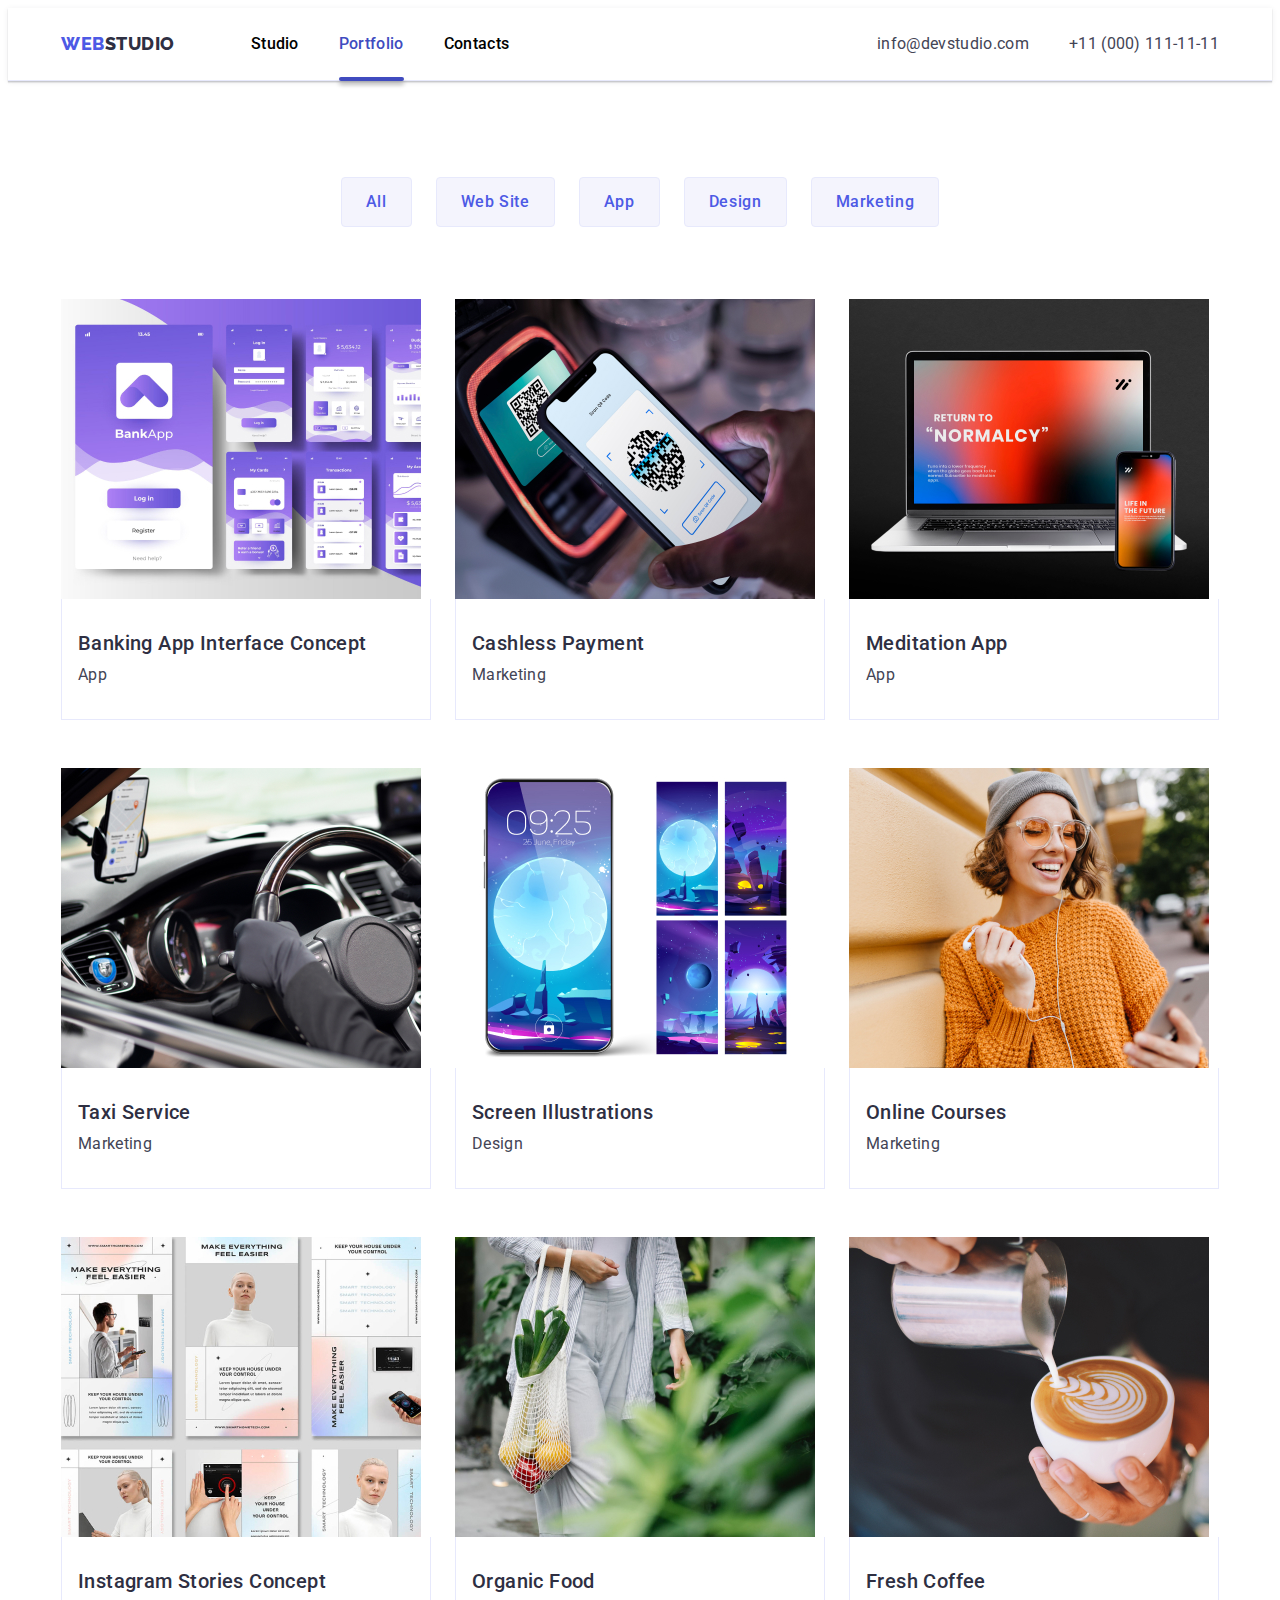
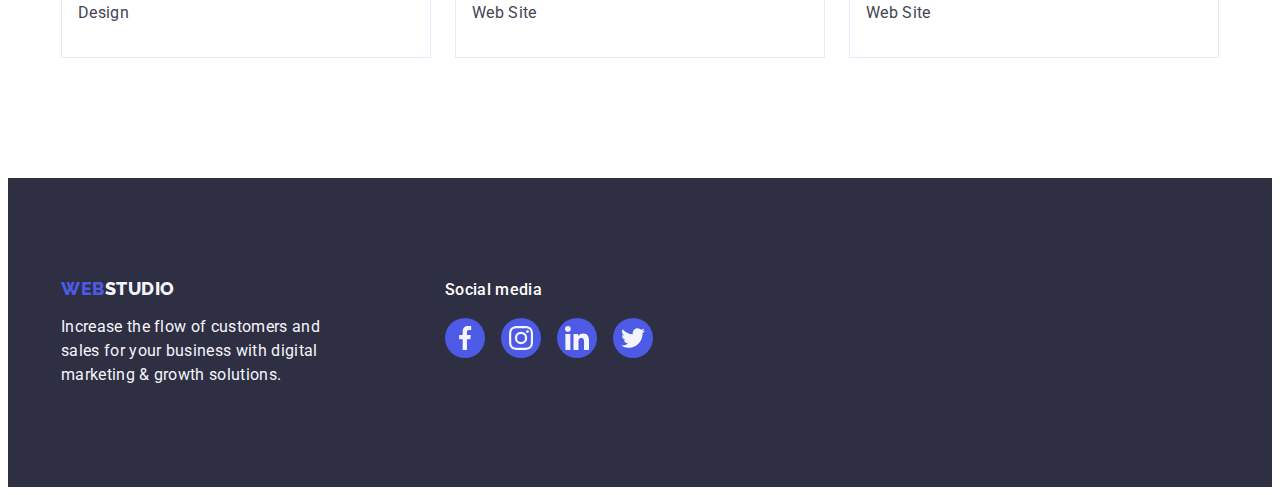
==== portfolio.html @ 956ab2aa "Initial commit" ====
<!DOCTYPE html>
<html lang="en">
  <head>
    <meta charset="UTF-8" />
    <meta http-equiv="X-UA-Compatible" content="IE=edge" />
    <meta name="viewport" content="width=device-width, initial-scale=1.0" />
    <link rel="preconnect" href="https://fonts.googleapis.com" />
    <link rel="preconnect" href="https://fonts.gstatic.com" crossorigin />
    <link
      rel="stylesheet"
      href="https://cdnjs.cloudflare.com/ajax/libs/modern-normalize/1.1.0/modern-normalize.min.css"
      integrity="sha512-wpPYUAdjBVSE4KJnH1VR1HeZfpl1ub8YT/NKx4PuQ5NmX2tKuGu6U/JRp5y+Y8XG2tV+wKQpNHVUX03MfMFn9Q=="
      crossorigin="anonymous"
      referrerpolicy="no-referrer"
    />
    <link
      href="https://fonts.googleapis.com/css2?family=Raleway:wght@800&family=Roboto:wght@400;500;700&display=swap"
      rel="stylesheet"
    />
    <link rel="stylesheet" href="./css/style.css" />
    <title>Portfolio</title>
  </head>
  <body>
    <header class="header-border">
      <div class="header-container container">
        <nav class="header-nav">
          <a href="./index.html" class="logo link"
            >Web<span class="color-logo-second">Studio</span></a
          >
          <ul class="hader-nav-list list">
            <li class="hader-nav-item">
              <a href="./index.html" class="nav-link link">Studio</a>
            </li>
            <li class="hader-nav-item">
              <a href="./portfolio.html" class="nav-link link active"
                >Portfolio</a
              >
            </li>
            <li class="hader-nav-item">
              <a href="" class="nav-link link">Contacts</a>
            </li>
          </ul>
        </nav>
        <address class="address">
          <ul class="address-list list">
            <li>
              <a href="mailto:info@devstudio.com" class="link-address link"
                >info@devstudio.com</a
              >
            </li>
            <li>
              <a href="tel:+110001111111" class="link-address link"
                >+11 (000) 111-11-11</a
              >
            </li>
          </ul>
        </address>
      </div>
    </header>
    <main>
      <section class="portfolio">
        <div class="container">
          <h1 class="visually-hidden">Portfolio</h1>
          <ul class="portfolio-button list">
            <li>
              <button type="button" class="button-portfolio">All</button>
            </li>
            <li>
              <button type="button" class="button-portfolio">Web Site</button>
            </li>
            <li>
              <button type="button" class="button-portfolio">App</button>
            </li>
            <li>
              <button type="button" class="button-portfolio">Design</button>
            </li>
            <li>
              <button type="button" class="button-portfolio">Marketing</button>
            </li>
          </ul>
          <ul class="portfolio-list list">
            <li class="portfolio-list-item">
              <a href="" class="portfolio-link list link">
                <div class="portfolio-list-img">
                  <img
                    class="portfolio-img"
                    src="./images/portfolio/img-0.jpg"
                    alt="App"
                    width="360"
                  />
                  <p class="portfolio-list-text">
                    14 Stylish and User-Friendly App Design Concepts · Task
                    Manager App · Calorie Tracker App · Exotic Fruit Ecommerce
                    App · Cloud Storage App
                  </p>
                </div>
                <div class="portfolio-name">
                  <h2 class="portfolio-title">Banking App Interface Concept</h2>
                  <p class="portfolio-desc">App</p>
                </div>
              </a>
            </li>
            <li class="portfolio-list-item">
              <a href="" class="portfolio-link list link">
                <div class="portfolio-list-img">
                  <img
                    class="portfolio-img"
                    src="./images/portfolio/img-1.jpg"
                    alt="App"
                    width="360"
                  />
                  <p class="portfolio-list-text">
                    14 Stylish and User-Friendly App Design Concepts · Task
                    Manager App · Calorie Tracker App · Exotic Fruit Ecommerce
                    App · Cloud Storage App
                  </p>
                </div>
                <div class="portfolio-name">
                  <h2 class="portfolio-title">Cashless Payment</h2>
                  <p class="portfolio-desc">Marketing</p>
                </div>
              </a>
            </li>
            <li class="portfolio-list-item">
              <a href="" class="portfolio-link list link"
                ><div class="portfolio-list-img">
                  <img
                    class="portfolio-img"
                    src="./images/portfolio/img-2.jpg"
                    alt="App"
                    width="360"
                  />
                  <p class="portfolio-list-text">
                    14 Stylish and User-Friendly App Design Concepts · Task
                    Manager App · Calorie Tracker App · Exotic Fruit Ecommerce
                    App · Cloud Storage App
                  </p>
                </div>
                <div class="portfolio-name">
                  <h2 class="portfolio-title">Meditation App</h2>
                  <p class="portfolio-desc">App</p>
                </div>
              </a>
            </li>
            <li class="portfolio-list-item">
              <a href="" class="portfolio-link list link"
                ><div class="portfolio-list-img">
                  <img
                    class="portfolio-img"
                    src="./images/portfolio/img-3.jpg"
                    alt="App"
                    width="360"
                  />
                  <p class="portfolio-list-text">
                     14 Stylish and User-Friendly App Design Concepts · Task Manager App · Calorie Tracker App · Exotic Fruit Ecommerce App · Cloud Storage App
                  </p>
                </div>
                <div class="portfolio-name">
                  <h2 class="portfolio-title">Taxi Service</h2>
                  <p class="portfolio-desc">Marketing</p>
                </div>
              </a>
            </li>
            <li class="portfolio-list-item">
              <a href="" class="portfolio-link list link"
                ><div class="portfolio-list-img">
                  <img
                    class="portfolio-img"
                    src="./images/portfolio/img-4.jpg"
                    alt="App"
                    width="360"
                  />
                  <p class="portfolio-list-text">
                     14 Stylish and User-Friendly App Design Concepts · Task Manager App · Calorie Tracker App · Exotic Fruit Ecommerce App · Cloud Storage App
                  </p>
                </div>
                <div class="portfolio-name">
                  <h2 class="portfolio-title">Screen Illustrations</h2>
                  <p class="portfolio-desc">Design</p>
                </div>
              </a>
            </li>
            <li class="portfolio-list-item">
              <a href="" class="portfolio-link list link"
                ><div class="portfolio-list-img">
                  <img
                    class="portfolio-img"
                    src="./images/portfolio/img-5.jpg"
                    alt="App"
                    width="360"
                  />
                  <p class="portfolio-list-text">
                     14 Stylish and User-Friendly App Design Concepts · Task Manager App · Calorie Tracker App · Exotic Fruit Ecommerce App · Cloud Storage App
                  </p>
                </div>
                <div class="portfolio-name">
                  <h2 class="portfolio-title">Online Courses</h2>
                  <p class="portfolio-desc">Marketing</p>
                </div>
              </a>
            </li>
            <li class="portfolio-list-item">
              <a href="" class="portfolio-link list link"
                ><div class="portfolio-list-img">
                  <img
                    class="portfolio-img"
                    src="./images/portfolio/img-6.jpg"
                    alt="App"
                    width="360"
                  />
                  <p class="portfolio-list-text">
                     14 Stylish and User-Friendly App Design Concepts · Task Manager App · Calorie Tracker App · Exotic Fruit Ecommerce App · Cloud Storage App
                  </p>
                </div>
                <div class="portfolio-name">
                  <h2 class="portfolio-title">Instagram Stories Concept</h2>
                  <p class="portfolio-desc">Design</p>
                </div>
              </a>
            </li>
            <li class="portfolio-list-item">
              <a href="" class="portfolio-link list link"
                ><div class="portfolio-list-img">
                  <img
                    class="portfolio-img"
                    src="./images/portfolio/img-7.jpg"
                    alt="App"
                    width="360"
                  />
                  <p class="portfolio-list-text">
                     14 Stylish and User-Friendly App Design Concepts · Task Manager App · Calorie Tracker App · Exotic Fruit Ecommerce App · Cloud Storage App
                  </p>
                </div>
                <div class="portfolio-name">
                  <h2 class="portfolio-title">Organic Food</h2>
                  <p class="portfolio-desc">Web Site</p>
                </div>
              </a>
            </li>
            <li class="portfolio-list-item">
              <a href="" class="portfolio-link list link"
                ><div class="portfolio-list-img">
                  <img
                    class="portfolio-img"
                    src="./images/portfolio/img-8.jpg"
                    alt="App"
                    width="360"
                  />
                  <p class="portfolio-list-text">
                     14 Stylish and User-Friendly App Design Concepts · Task Manager App · Calorie Tracker App · Exotic Fruit Ecommerce App · Cloud Storage App
                  </p>
                </div>
                <div class="portfolio-name">
                  <h2 class="portfolio-title">Fresh Coffee</h2>
                  <p class="portfolio-desc">Web Site</p>
                </div>
              </a>
            </li>
          </ul>
        </div>
      </section>
    </main>
    <!-- footer -->
    <footer class="footer-bg-color">
      <div class="footer-all container">
        <div class="footer-logo-text">
          <a href="./index.html" class="logo footer-logo link"
            >Web<span class="color-logo-footer">Studio</span></a
          >
          <p class="text-footer">
            Increase the flow of customers and sales for your business with
            digital marketing & growth solutions.
          </p>
        </div>
        <div class="footer-social">
          <p class="footer-social-title">Social media</p>
          <ul class="desc-proffecion-icon footer-social-icon list">
            <li class="desc-proffecion-social">
              <a href="" class="desc-proffecion-link footer-proffecion-link">
                <svg class="desc-proffecion-svg" width="24" height="24">
                  <use href="./images/icons.svg#facebook"></use>
                </svg>
              </a>
            </li>
            <li class="desc-proffecion-social">
              <a href="" class="desc-proffecion-link footer-proffecion-link">
                <svg class="desc-proffecion-svg" width="24" height="24">
                  <use href="./images/icons.svg#instagram"></use>
                </svg>
              </a>
            </li>
            <li class="desc-proffecion-social">
              <a href="" class="desc-proffecion-link footer-proffecion-link">
                <svg class="desc-proffecion-svg" width="24" height="24">
                  <use href="./images/icons.svg#linkedin"></use>
                </svg>
              </a>
            </li>
            <li class="desc-proffecion-social">
              <a href="" class="desc-proffecion-link footer-proffecion-link">
                <svg class="desc-proffecion-svg" width="24" height="24">
                  <use href="./images/icons.svg#twitter"></use>
                </svg>
              </a>
            </li>
          </ul>
        </div>
      </div>
    </footer>
  </body>
</html>
---- css/style.css ----
:root {
  /* color */
  --color-logo-main: #4d5ae5;
  --color-logo-second: #2e2f42;

  --color-navi-blue: #2e2f42;
  --color-naviblue-hover: #404bbf;

  --color-link-address: #434455;
  --color-link-hover: #404bbf;
  /* color hero */

  --color-main-section: #2e2f42;
  --color-hero-section: #fff;
  --color-hero-bt: #4d5ae5;
  --color-hero-bttext: #fff;
  --color-hero-bthover: #404bbf;

  /* section2 */

  --color-title-advantages: #2e2f42;
  --color-advantages-text: #434455;

  /* section3 */

  --color-title-section: #2e2f42;

  ---color-photo-item: #ffffff;

  --color-bg-ourteam: #f4f4fd;
  --color-title-name: #2e2f42;
  --color-desc-proff: #434455;

  --color-button-potrfolio: #4d5ae5;
  --color-button-bg: #f4f4fd;
  --color-button-hover: #fff;
  --color-bg-hover: #404bbf;

  --color-portfolio-title: #2e2f42;
  --color-porfolio-desc: #434455;

  --color-footer-bg: #2e2f42;
  /* porfolio-btn */

  --color-portgolio-btn: #e7e9fc;
}
img {
  display: block;
}

body {
  font-family: "Roboto", sans-serif;
  color: #434455;
  background-color: #ffffff;
}

h1,
h2,
h3,
h4,
h5,
h6,
p {
  margin: 0px;
}

.container {
  width: 1158px;
  margin: 0 auto;
  padding: 0 15px;
}

/* header */

.header-border {
  border-bottom: 1px solid #e7e9fc;
  box-shadow: 0px 2px 1px rgba(46, 47, 66, 0.08),
    0px 1px 1px rgba(46, 47, 66, 0.16), 0px 1px 6px rgba(46, 47, 66, 0.08);
}

.header-container {
  display: flex;
  align-items: center;
}

.logo {
  font-family: "Raleway", sans-serif;
  font-weight: 800;
  font-size: 18px;
  line-height: 1.17;
  letter-spacing: 0.03em;
  text-transform: uppercase;
  color: var(--color-logo-main);
  margin-right: 76px;
}

.link {
  text-decoration: none;
}

.color-logo-second {
  color: var(--color-logo-second);
}

.list {
  list-style: none;
  margin: 0;
  padding: 0;
}

.header-nav {
  display: flex;
  align-items: center;
}

.hader-nav-list {
  display: flex;
  align-items: center;
  gap: 40px;
}

.hader-nav-item {
  position: relative;
}

.nav-link {
  display: block;
  position: relative;
  font-weight: 500;
  font-size: 16px;
  line-height: 1.5;
  letter-spacing: 0.02em;
  color: #000;
  padding: 24px 0;
  transition: color 250ms cubic-bezier(0.4, 0, 0.2, 1);
}

.active {
  color: var(--color-bg-hover);
}

.active::after {
  position: absolute;
  bottom: -1px;
  left: 0;
  content: "";
  display: block;
  width: 100%;
  height: 4px;
  background: #404bbf;
  box-shadow: 0px 4px 4px rgba(0, 0, 0, 0.25);
  border-radius: 2px;
}

.nav-link:hover,
.nav-link:focus {
  color: var(--color-bg-hover);
}

.address-list {
  display: flex;
  align-items: center;
  margin-right: auto;
  gap: 40px;
}

.address {
  font-style: normal;
  margin-left: auto;
}

.link-address {
  font-weight: 400;
  font-size: 16px;
  line-height: 1.5;
  letter-spacing: 0.02em;
  color: var(--color-link-address);
  transition: color 250ms cubic-bezier(0.4, 0, 0.2, 1);
}

.link-address:hover {
  color: var(--color-link-hover);
}

.link-address:focus {
  color: var(--color-link-hover);
}
/* hero */
.section-bg-color {
  max-width: 1440px;
  background-image: linear-gradient(
      rgba(46, 47, 66, 0.7),
      rgba(46, 47, 66, 0.7)
    ),
    url(../images/hero/people-office.jpg);
  background-position: center;
  background-repeat: no-repeat;
  background-size: cover;
  padding: 188px 0;
  margin: 0 auto;
}

.hero-title-style {
  font-weight: 700;
  font-size: 56px;
  line-height: 1.07;
  letter-spacing: 0.02em;
  text-align: center;
  color: var(--color-hero-section);
  max-width: 496px;
  margin: 0 auto;
  margin-bottom: 40px;
}

.hero-button {
  display: block;
  min-width: 169px;
  padding: 16px 32px;
  margin: 0 auto;
  border: none;
  border-radius: 4px;
  font-family: "Roboto", sans-serif;
  font-weight: 500;
  font-size: 16px;
  line-height: 1.5;
  letter-spacing: 0.04em;
  color: var(--color-hero-bttext);
  background-color: var(--color-hero-bt);
  cursor: pointer;
  transition: background-color 250ms cubic-bezier(0.4, 0, 0.2, 1);
}

.hero-button:hover {
  background-color: var(--color-hero-bthover);
}

.hero-button:focus {
  background-color: var(--color-hero-bthover);
}

/* section2 index */

.visually-hidden {
  position: absolute;
  width: 1px;
  height: 1px;
  margin: -1px;
  border: 0;
  padding: 0;

  white-space: nowrap;
  clip-path: inset(100%);
  clip: rect(0 0 0 0);
  overflow: hidden;
}

.section-advant {
  padding: 120px 0px;
}

.advant-list {
  display: flex;
  gap: 24px;
  padding-left: 0px;
}

.advant-item-icon {
  display: flex;
  align-items: center;
  justify-content: center;
  height: 112px;
  background-color: #f4f4fd;
  border-radius: 4px;
  margin-bottom: 8px;
}

.advant-item-calc {
  flex-basis: calc((100% - 24px) / 4);
}

.advantages-title {
  font-weight: 500;
  font-size: 20px;
  line-height: 1.2;
  letter-spacing: 0.02em;
  color: var(--color-title-advantages);
  margin-bottom: 8px;
}

.advantages-text {
  font-weight: 400;
  font-size: 16px;
  line-height: 1.5;
  letter-spacing: 0.02em;
  color: var(--color-advantages-text);
}

.section-what {
  padding-bottom: 120px;
}

.section-what-list {
  display: flex;
  gap: 24px;
  padding-left: 0px;
}

.section-what-item {
  flex-basis: calc((100% - 48px) / 3);
  border-radius: 0px 0px 4px 4px;
}

/* section3 index */

.section-our {
  padding: 120px 0;
  background-color: #f4f4fd;
}

.title-section {
  font-weight: 700;
  font-size: 36px;
  line-height: 1.11;
  letter-spacing: 0.02em;
  text-transform: capitalize;
  color: var(--color-title-section);
  text-align: center;
  margin-bottom: 72px;
}

.section-our-item {
  display: flex;
  gap: 24px;
}

.section-our-list {
  box-shadow: 0px 1px 6px rgba(46, 47, 66, 0.08),
    0px 1px 1px rgba(46, 47, 66, 0.16), 0px 2px 1px rgba(46, 47, 66, 0.08);
  border-radius: 0px 0px 4px 4px;
  background-color: var(---color-photo-item);

}

.photo-item {
  background-color: #ffffff;
  width: calc((100% - 72px) / 4);
  border-radius: 0px 0px 4px 4px;
}

.photo-item {
  width: calc((100% - 72px) / 4);
}

.name-proff {
  display: flex;
  flex-direction: column;
  padding: 32px 0;
}

.section-our-team {
  background-color: var(--color-bg-ourteam);
}

.title_name {
  font-weight: 500;
  font-size: 20px;
  line-height: 1.2;
  text-align: center;
  letter-spacing: 0.02em;
  color: var(--color-title-name);
  margin-bottom: 8px;
}

.desc-proffecion {
  font-weight: 400;
  font-size: 16px;
  line-height: 1.5;
  text-align: center;
  letter-spacing: 0.02em;
  color: var(--color-desc-proff);
  padding-bottom: 8px;
}

.desc-proffecion-icon {
  display: flex;
  justify-content: center;
  align-items: center;
  gap: 24px;
}

.desc-proffecion-link {
  display: flex;
  align-items: center;
  justify-content: center;
  background-color: #4d5ae5;
  border-radius: 50%;
  width: 100%;
  height: 100%;
  margin: 0;
  padding: 0;
  transition: background-color 250ms cubic-bezier(0.4, 0, 0.2, 1);
}

.desc-proffecion-link:hover {
  background-color: #404bbf;
}

.desc-proffecion-link:focus {
  background-color: #404bbf;
}

.desc-proffecion-social {
  height: 40px;
  width: 40px;
}

.desc-proffecion-svg {
  fill: #f4f4fd;
}

.customers {
  padding: 120px 0;
}

.customers-title {
  font-weight: 700;
  font-size: 36px;
  line-height: 1.1;
  text-align: center;
  letter-spacing: 0.02em;
  text-transform: capitalize;
  margin-bottom: 72px;
  color: var(--color-portfolio-title);
}

.customers-item {
  display: flex;
  padding-left: 0;
  gap: 24px;
}

.customers-list {
  width: calc((100% - 120px) / 6);
  height: 88px;
}

.customers-list-link {
  display: flex;
  width: 100%;
  height: 100%;
  border: 1px solid #8e8f99;
  border-radius: 4px;
  align-items: center;
  justify-content: center;
  color: #8e8f99;
  transition: border-color 250ms cubic-bezier(0.4, 0, 0.2, 1),
    color 250ms cubic-bezier(0.4, 0, 0.2, 1);
}

.customers-list-link:hover,
.customers-list-link:focus {
  color: #404bbf;
  border-color: #404bbf;
}

.customers-svg {
  fill: currentColor;
}

/* section1 portfolio */

.portfolio {
  padding: 96px 0 120px;
}

.portfolio-button {
  display: flex;
  justify-content: center;
  margin-bottom: 72px;
  gap: 24px;
}

.button-portfolio {
  font-family: "Roboto", sans-serif;
  font-weight: 500;
  font-size: 16px;
  line-height: 1.5;
  text-align: center;
  letter-spacing: 0.04em;
  color: var(--color-button-potrfolio);
  background-color: var(--color-button-bg);
  cursor: pointer;
  padding: 12px 24px;
  border: 1px solid var(--color-portgolio-btn);
  border-radius: 4px;
  transition: color 250ms cubic-bezier(0.4, 0, 0.2, 1),
    background-color 250ms cubic-bezier(0.4, 0, 0.2, 1),
    border-color 250ms cubic-bezier(0.4, 0, 0.2, 1),
    box-shadow 250ms cubic-bezier(0.4, 0, 0.2, 1);
}

.button-portfolio:hover,
.button-portfolio:focus {
  color: var(--color-button-hover);
  background-color: var(--color-bg-hover);
  border: 1px solid transparent;
  box-shadow: 0px 3px 1px rgba(0, 0, 0, 0.1), 0px 2px 1px rgba(0, 0, 0, 0.08),
    0px 2px 2px rgba(0, 0, 0, 0.12);
}

.portfolio-list {
  display: flex;
  flex-wrap: wrap;
  row-gap: 48px;
  column-gap: 24px;
}

.portfolio-link {
  display: block;
  transition: box-shadow 250ms cubic-bezier(0.4, 0, 0.2, 1);
  
}

.portfolio-list-img {
  position: relative;
  overflow: hidden;

}


.portfolio-link:hover,
.portfolio-link:focus {
  box-shadow: 0px 1px 6px rgba(46, 47, 66, 0.08),
  0px 1px 1px rgba(46, 47, 66, 0.16), 0px 2px 1px rgba(46, 47, 66, 0.08);
}


.portfolio-list-text {
  position: absolute;
  top: 0;
  font-weight: 400;
  font-size: 16px;
  line-height: 1.5;
  letter-spacing: 0.02em;
  color: #f4f4fd;
  padding: 40px 32px;
  background-color: #4d5ae5;
  width: 100%;
  height: 100%;
  transform: translateY(100%);
  transition: transform 250ms cubic-bezier(0.4, 0, 0.2, 1);
}


.portfolio-list-item {
  width: calc((100% - 48px) / 3);
}

.portfolio-list-item:hover .portfolio-list-text {
  transform: translateY(0%);
}

.portfolio-link:focus .portfolio-list-text {
  transform: translateY(0%);
}

.portfolio-name {
  padding: 32px 16px;
  border: 1px solid #e7e9fc;
  border-top: none;
}

.portfolio-title {
  font-weight: 500;
  font-size: 20px;
  line-height: 1.2;
  letter-spacing: 0.02em;
  color: var(--color-portfolio-title);
  margin-bottom: 8px;
}

.portfolio-desc {
  font-weight: 400;
  font-size: 16px;
  line-height: 1.5;
  letter-spacing: 0.02em;
  color: var(--color-porfolio-desc);
}

.footer-bg-color {
  background-color: var(--color-footer-bg);
  padding: 100px 0;
  margin: 0;
}

.footer-all {
  display: flex;
  align-items: baseline;
}

.footer-logo-text {
  margin-right: 120px;
}

.footer-social-title {
  font-weight: 500;
  font-size: 16px;
  line-height: 1.5;
  letter-spacing: 0.02em;
  color: var(--color-hero-bttext);
  margin-bottom: 16px;
}

.color-logo-footer {
  color: #f4f4fd;
}

.footer-logo {
  display: inline-block;
  margin-bottom: 16px;
}

.text-footer {
  max-width: 264px;
  color: #f4f4fd;
  font-style: normal;
  font-weight: 400;
  font-size: 16px;
  line-height: 1.5;
  letter-spacing: 0.02em;
}

.footer-social-icon {
  gap: 16px;
}

.footer-proffecion-link:hover,
.footer-proffecion-link:focus {
  background-color: #31d0aa;
}

/* modal-window */

.modal-window {
  position: fixed;
  top: 0px;
  left: 0px;
  width: 100%;
  height: 100%;
  background-color: rgba(46, 47, 66, 0.4);
  transition: opacity 250ms cubic-bezier(0.4, 0, 0.2, 1),
    visibility 250ms cubic-bezier(0.4, 0, 0.2, 1);
}

.is-hidden {
  opacity: 0;
  visibility: hidden;
  pointer-events: none;
}

.modal-window-item {
  position: absolute;
  transform: translate(-50%, -50%) scale(1);
  top: 50%;
  left: 50%;
  width: 408px;
  min-height: 584px;
  background: #fcfcfc;
  box-shadow: 0px 1px 1px rgba(0, 0, 0, 0.14), 0px 1px 3px rgba(0, 0, 0, 0.12),
    0px 2px 1px rgba(0, 0, 0, 0.2);
  border-radius: 4px;
  transition: transform 250ms cubic-bezier(0.4, 0, 0.2, 1);
}

.modal-window-button {
  display: flex;
  align-items: center;
  justify-content: center;
  position: absolute;
  top: 24px;
  right: 24px;
  width: 24px;
  height: 24px;
  border-radius: 50%;
  background-color: #e7e9fc;
  border: 1px solid rgba(0, 0, 0, 0.1);
  padding: 0;
  cursor: pointer;
  transition: background-color 250ms cubic-bezier(0.4, 0, 0.2, 1),
    border 250ms cubic-bezier(0.4, 0, 0.2, 1);
}

.modal-window-button:hover,
.modal-window-button:focus {
  background-color: #404bbf;
  border: none;
  fill: #ffffff;
}

.modal-window-icon {
  transition: fill 250ms cubic-bezier(0.4, 0, 0.2, 1);
}
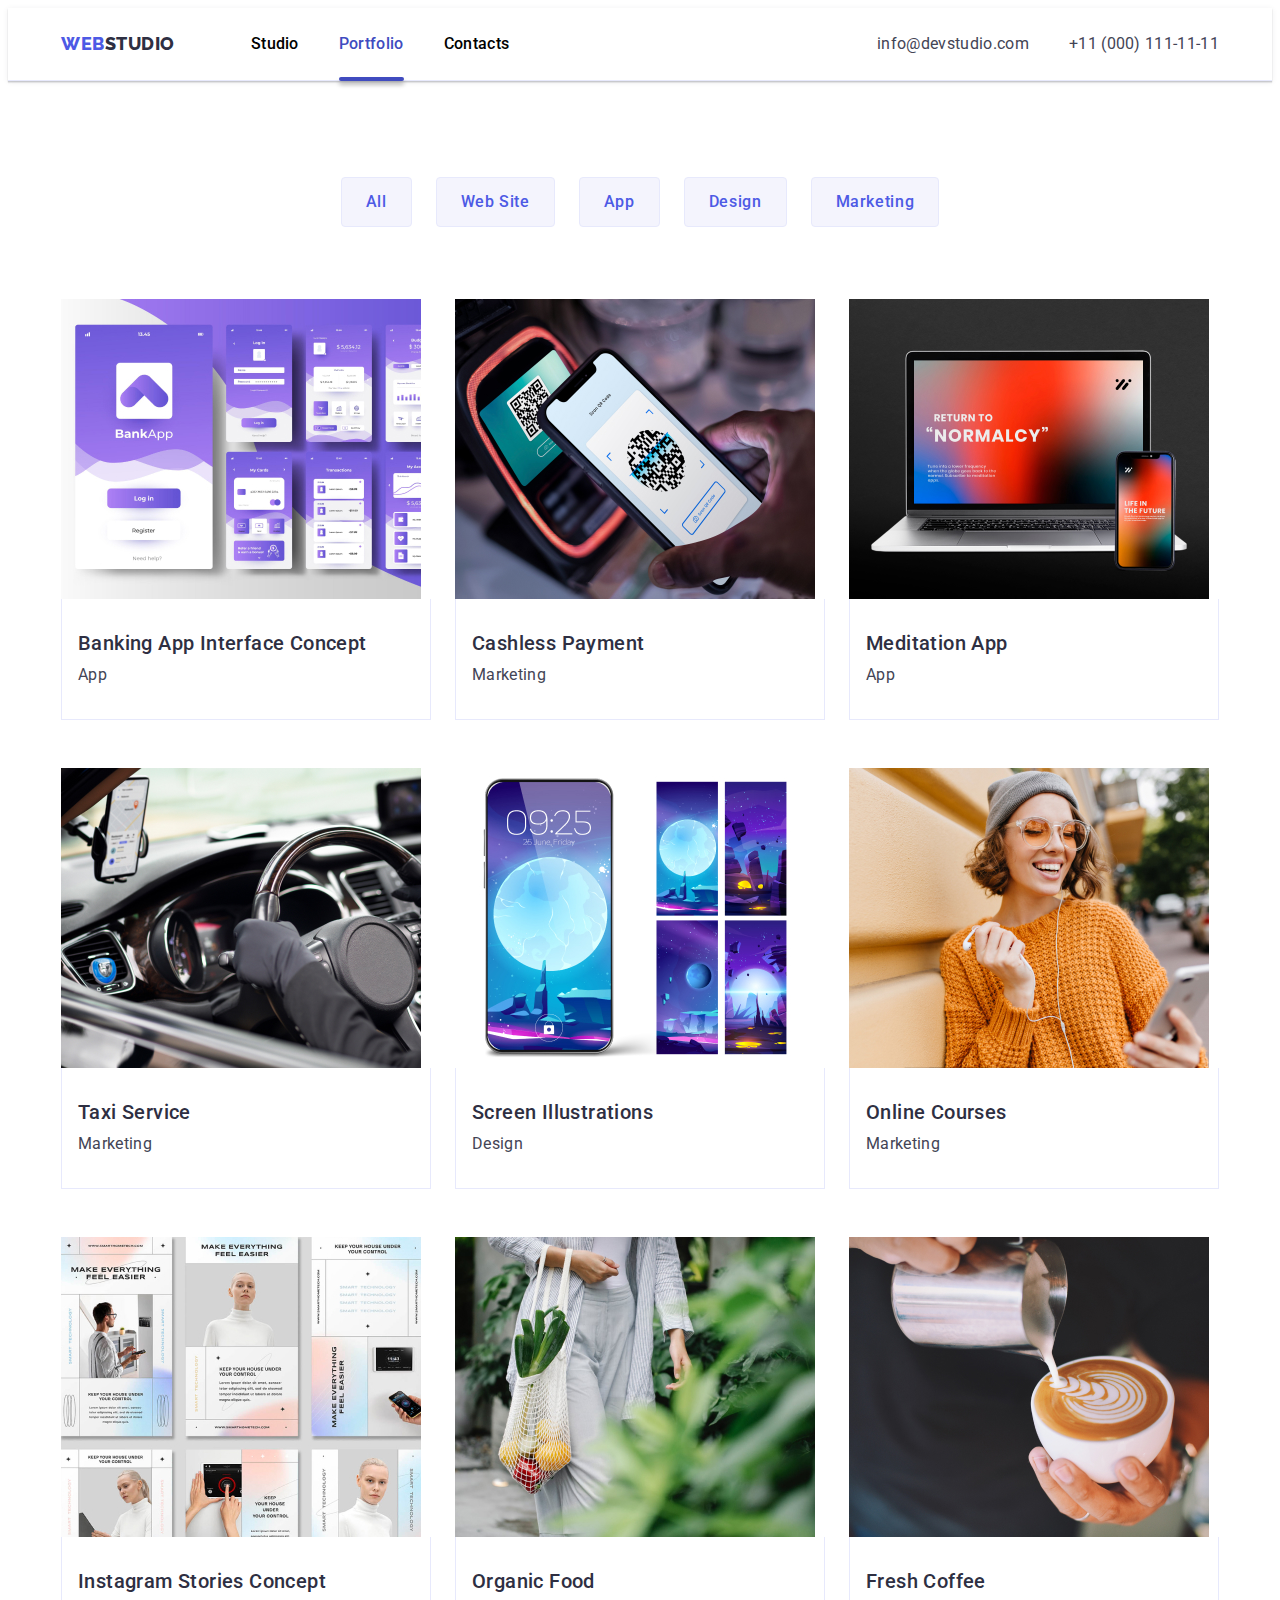
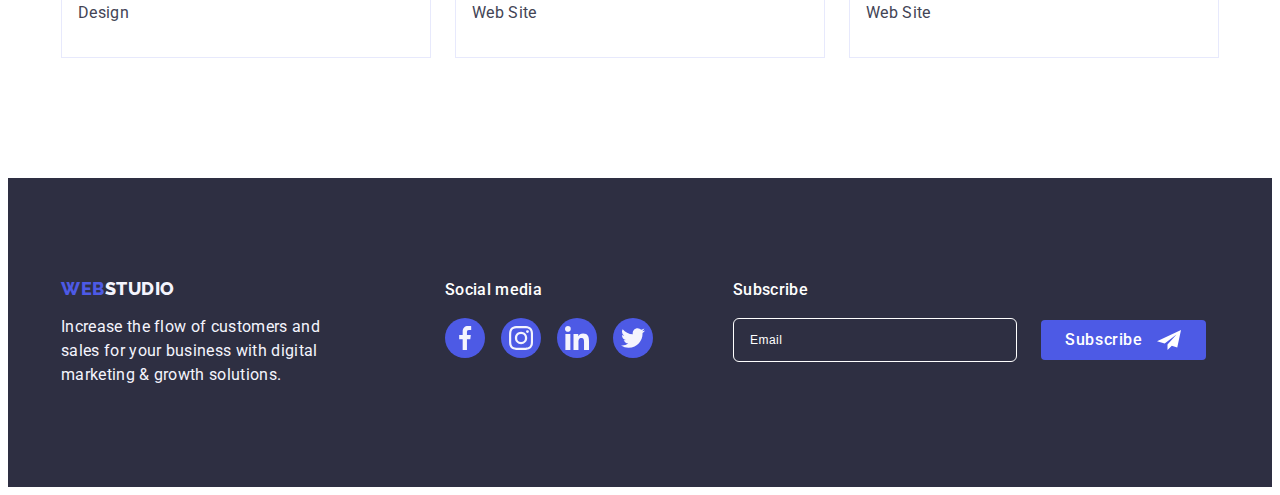
==== commit 22568227: "footer field and modal window" ====
--- a/portfolio.html
+++ b/portfolio.html
@@ -305,6 +305,18 @@
             </li>
           </ul>
         </div>
+        <div class="footer-subscribe">
+          <p class="footer-social-title">Subscribe</p>
+          <lable class="footer-social-lable">
+            <input class="form-field footer-field" type="text" placeholder="Email">
+            <div class="footer-input">
+              <button class="hero-button footer-btn" type="submit ">Subscribe</button>
+              <svg class="footer-input-svg" width="24" height="24">
+                <use href="./images/icons.svg#telegram"></use>
+              </svg>
+            </div>
+          </lable>
+        </div>
       </div>
     </footer>
   </body>
--- a/css/style.css
+++ b/css/style.css
@@ -338,7 +338,6 @@
     0px 1px 1px rgba(46, 47, 66, 0.16), 0px 2px 1px rgba(46, 47, 66, 0.08);
   border-radius: 0px 0px 4px 4px;
   background-color: var(---color-photo-item);
-
 }
 
 .photo-item {
@@ -518,22 +517,18 @@
 .portfolio-link {
   display: block;
   transition: box-shadow 250ms cubic-bezier(0.4, 0, 0.2, 1);
-  
 }
 
 .portfolio-list-img {
   position: relative;
   overflow: hidden;
-
-}
-
+}
 
 .portfolio-link:hover,
 .portfolio-link:focus {
   box-shadow: 0px 1px 6px rgba(46, 47, 66, 0.08),
-  0px 1px 1px rgba(46, 47, 66, 0.16), 0px 2px 1px rgba(46, 47, 66, 0.08);
-}
-
+    0px 1px 1px rgba(46, 47, 66, 0.16), 0px 2px 1px rgba(46, 47, 66, 0.08);
+}
 
 .portfolio-list-text {
   position: absolute;
@@ -551,7 +546,6 @@
   transition: transform 250ms cubic-bezier(0.4, 0, 0.2, 1);
 }
 
-
 .portfolio-list-item {
   width: calc((100% - 48px) / 3);
 }
@@ -600,6 +594,10 @@
 
 .footer-logo-text {
   margin-right: 120px;
+}
+
+.footer-social {
+  margin-right: 80px;
 }
 
 .footer-social-title {
@@ -639,6 +637,35 @@
   background-color: #31d0aa;
 }
 
+.footer-social-lable {
+  display: flex;
+  align-items: center;
+  justify-content: center;
+  gap: 24px;
+}
+
+.footer-btn {
+  min-width: 165px;
+  height: 40px;
+  padding: 8px 0px 8px 24px;
+  text-align: left;
+}
+
+.footer-input {
+  display: flex;
+  justify-content: center;
+  align-items: center;
+  position: relative;
+}
+
+.footer-input-svg {
+  position: absolute;
+  top: 50%;
+  right: 25px;
+  transform: translateY(-50%);
+  fill: var(---color-photo-item);
+  pointer-events: none;
+}
 /* modal-window */
 
 .modal-window {
@@ -661,6 +688,7 @@
 .modal-window-item {
   position: absolute;
   transform: translate(-50%, -50%) scale(1);
+  padding: 72px 24px 24px 24px;
   top: 50%;
   left: 50%;
   width: 408px;
@@ -700,3 +728,134 @@
 .modal-window-icon {
   transition: fill 250ms cubic-bezier(0.4, 0, 0.2, 1);
 }
+
+.modal-window-title {
+  display: block;
+  margin-bottom: 16px;
+  font-size: 16px;
+  line-height: 1.5;
+  text-align: center;
+  letter-spacing: 0.02em;
+  color: #2e2f42;
+}
+
+.form_label {
+  display: block;
+  font-weight: 400;
+  font-size: 12px;
+  line-height: 1.17;
+  letter-spacing: 0.04em;
+  color: #8e8f99;
+  margin-bottom: 4px;
+}
+
+.form-wrapper {
+  position: relative;
+  margin-bottom: 10px;
+}
+
+.form-field {
+  width: 100%;
+  height: 40px;
+
+  outline: transparent;
+  outline-offset: -1px;
+  border-radius: 6px;
+  border: 1px solid gray;
+  padding-left: 50px;
+  transition: 400ms;
+}
+
+.form-field:focus {
+  outline: 1px solid var(--color-bg-hover);
+  box-shadow: 0 0 0 4px rgba(64, 75, 191, 0.25);
+}
+
+.form-icon {
+  position: absolute;
+  top: 50%;
+  left: 0;
+
+  transform: translateY(-50%);
+  margin-left: 16px;
+  pointer-events: none;
+}
+
+.form-field:focus + .form-icon {
+  transition: 400ms;
+  fill: var(--color-bg-hover);
+}
+
+.modal-comment {
+  display: block;
+  width: 100%;
+  height: 120px;
+  padding: 14px;
+  margin-bottom: 16px;
+  resize: none;
+  border-radius: 6px;
+  font-weight: 400;
+  font-size: 12px;
+  line-height: 1.17;
+  letter-spacing: 0.04em;
+  color: rgba(46, 47, 66, 0.4);
+}
+
+.form_checkbox {
+  display: flex;
+  justify-content: center;
+  align-items: center;
+
+  gap: 8px;
+  margin-bottom: 24px;
+}
+
+.form-checkbox-text {
+  font-size: 12px;
+  user-select: none;
+}
+
+.form-checkbox-input {
+  appearance: none;
+  width: 16px;
+  height: 16px;
+  display: block;
+  border: 1px solid gray;
+  border-radius: 2px;
+  background-position: center;
+  background-repeat: no-repeat;
+  background-image: url("data:image/svg+xml,%3Csvg width='10' height='8' viewBox='0 0 10 8' fill='none' xmlns='http://www.w3.org/2000/svg'%3E%3Cpath d='M8.44558 0.255056C8.61838 0.089653 8.84834 -0.00178848 9.08693 2.65108e-05C9.32551 0.0018415 9.55407 0.0967713 9.72436 0.264784C9.89466 0.432797 9.99337 0.660752 9.99968 0.900549C10.006 1.14034 9.91939 1.37323 9.75816 1.55005L4.86357 7.70436C4.7794 7.79551 4.67782 7.86865 4.5649 7.91942C4.45198 7.97018 4.33003 7.99754 4.20636 7.99984C4.08268 8.00214 3.95981 7.97935 3.8451 7.93282C3.73038 7.88629 3.62618 7.81698 3.53872 7.72903L0.292827 4.46564C0.202435 4.38096 0.129933 4.27884 0.0796475 4.16537C0.0293621 4.05191 0.00232279 3.92942 0.000143182 3.80522C-0.00203643 3.68102 0.0206883 3.55765 0.0669613 3.44248C0.113234 3.3273 0.182108 3.22267 0.269473 3.13483C0.356838 3.047 0.460905 2.97775 0.575465 2.93123C0.690026 2.88471 0.812734 2.86186 0.936267 2.86405C1.0598 2.86624 1.18163 2.89343 1.29449 2.94398C1.40734 2.99454 1.50892 3.06743 1.59315 3.15831L4.16189 5.73967L8.42227 0.28219C8.42994 0.272694 8.43813 0.263635 8.4468 0.255056H8.44558Z' fill='%23fff'/%3E%3C/svg%3E%0A");
+
+  transition: 200ms;
+}
+
+.form-checkbox-img {
+}
+
+.form-checkbox-input:checked {
+  background-color: var(--color-button-potrfolio);
+  border-color: var(--color-button-potrfolio);
+}
+
+.form-checkbox-link {
+  color: var(--color-button-potrfolio);
+}
+
+.footer-field {
+  padding-left: 16px;
+  width: 264px;
+  font-weight: 400;
+  font-size: 12px;
+  line-height: 2;
+  display: flex;
+  align-items: center;
+  letter-spacing: 0.04em;
+  background-color: var(--color-title-section);
+  color: #ffffff;
+  border-color: var(---color-photo-item);
+  
+}
+
+.footer-field::placeholder {
+  color: var(---color-photo-item);
+}